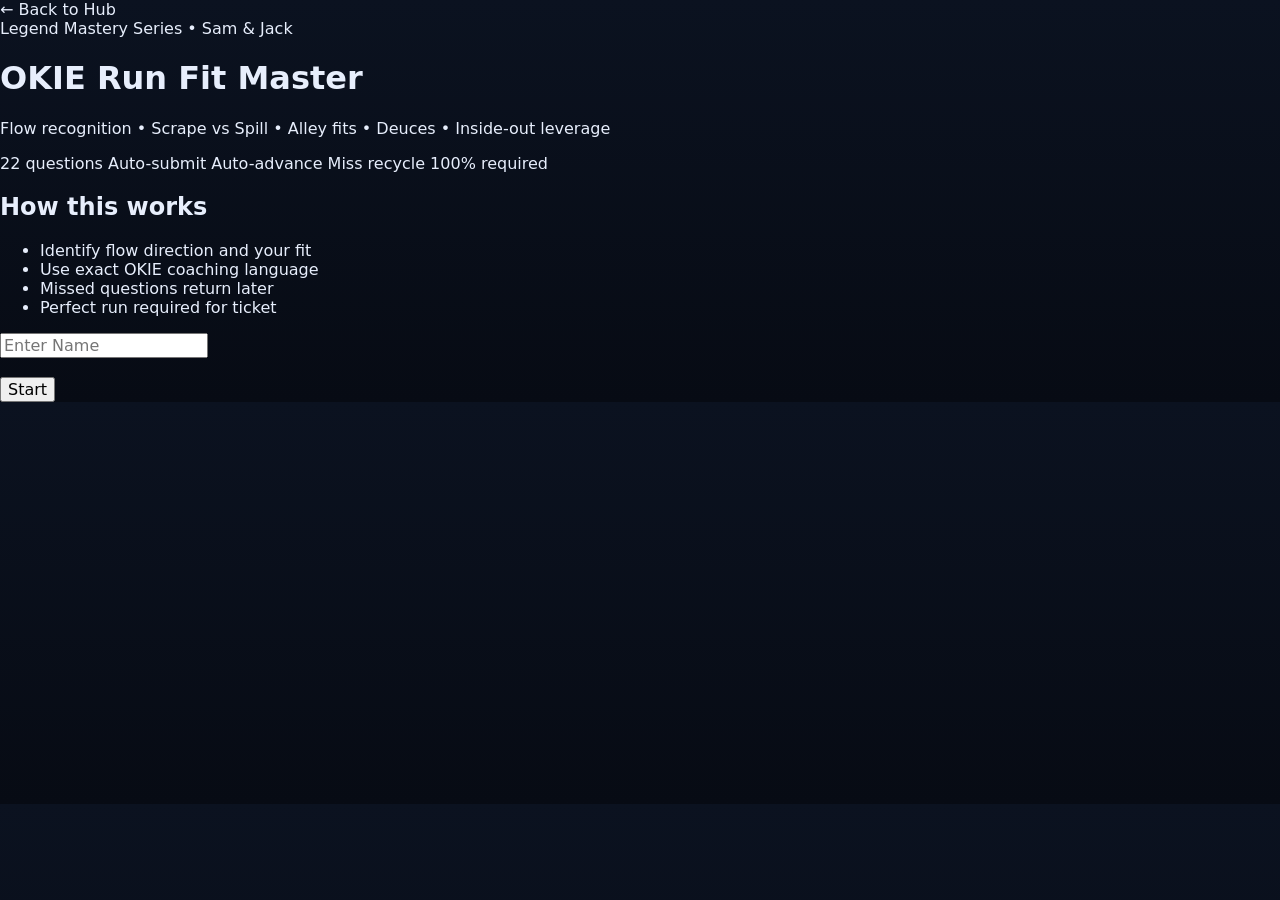
==== games/okie-run-fit-master.html @ 7621d76b "Create okie-run-fit-master.html" ====
<!doctype html>
<html lang="en">
<head>
<meta charset="utf-8"/>
<meta name="viewport" content="width=device-width,initial-scale=1"/>
<title>OKIE Run Fit Master</title>
<link rel="stylesheet" href="../styles.css"/>
</head>

<body>

<div class="wrap">

<a class="back-link" href="../index.html">← Back to Hub</a>

<header class="hero">
<div class="kicker">Legend Mastery Series • Sam & Jack</div>
<h1>OKIE Run Fit Master</h1>
<p class="sub">
Flow recognition • Scrape vs Spill • Alley fits • Deuces • Inside-out leverage
</p>

<div class="pills">
<span class="pill">22 questions</span>
<span class="pill">Auto-submit</span>
<span class="pill">Auto-advance</span>
<span class="pill">Miss recycle</span>
<span class="pill">100% required</span>
</div>
</header>

<section class="panel">

<div class="panel-body">

<div id="startScreen">
<h2>How this works</h2>

<ul>
<li>Identify flow direction and your fit</li>
<li>Use exact OKIE coaching language</li>
<li>Missed questions return later</li>
<li>Perfect run required for ticket</li>
</ul>

<input id="nameInput" placeholder="Enter Name"/>
<br><br>
<button onclick="startGame()">Start</button>
</div>

<div id="gameScreen" style="display:none">
<div id="hud"></div>
<h2 id="question"></h2>
<p id="scenario"></p>
<div id="answers"></div>
<p id="feedback"></p>
</div>

<div id="endScreen" style="display:none"></div>

</div>
</section>
</div>

<script>

const TOTAL_QUESTIONS = 22;

let questions = [
{q:"Flow to you off the ball, what is your fit?",s:"Run is coming toward your side from depth.",a:["Box and force inside","Wrong arm and spill","Run the alley now","Chase the puller"],c:0},

{q:"Flow to you on the LOS, what is your fit?",s:"Kick-out is coming directly at you.",a:["Wrong arm and close gap","Box and widen edge","Sit and read","Run around block"],c:0},

{q:"Flow away, what is your job?",s:"Ball is moving opposite your alignment.",a:["Slow shuffle and stay square","Sprint over top fast","Turn and run immediately","Collapse inside fast"],c:0},

{q:"Why slow shuffle on flow away?",s:"You are backside support.",a:["Maintain leverage and cutback","Get to ball faster","Avoid contact","Beat the puller"],c:0},

{q:"What is scrape LB job vs power?",s:"Edge player boxes the ball.",a:["Fit inside-out off edge","Run outside edge","Take first gap seen","Chase QB"],c:0},

{q:"What happens if edge widens?",s:"Edge player gives ground.",a:["Scrape window gets bigger","Scrape gets easier","Ball cuts inside quicker","Nothing changes"],c:0},

{q:"Deuces call means what?",s:"Two WR side with coverage adjustment.",a:["Two-over-two with support","Always man coverage","Always zone drop","Blitz adjustment"],c:0},

{q:"Alley player job?",s:"Ball breaks outside the box.",a:["Fit inside-out on runner","Force ball wider","Wait for safety","Attack QB"],c:0},

{q:"Inside-out leverage means?",s:"You are pursuing the ball.",a:["Stay inside hip of runner","Attack outside shoulder","Go head across always","Run behind play"],c:0},

{q:"Biggest backside mistake?",s:"Flow is away from you.",a:["Overpursuing and losing cutback","Not moving at all","Reading too fast","Wrong arm late"],c:0},

{q:"Scrape vs spill relationship?",s:"Edge player wrong-arms.",a:["LB scrapes over top","LB fills same gap","LB drops into coverage","LB blitzes outside"],c:0},

{q:"Flow to Sam off ball?",s:"Sam sees run to his side.",a:["Box the ball","Wrong arm","Run alley early","Collapse inside"],c:0},

{q:"Flow to Jack off ball?",s:"Jack is edge support.",a:["Box and hold edge","Wrong arm","Run inside gap","Chase puller"],c:0},

{q:"What destroys fit integrity?",s:"Players abandon assignment.",a:["Gap chasing","Reading keys","Staying square","Slow shuffle"],c:0},

{q:"If QB keeps on read away?",s:"You are backside player.",a:["Maintain leverage on QB","Chase RB","Collapse inside","Freeze"],c:0},

{q:"Why not chase give?",s:"Backside read situation.",a:["Lose QB responsibility","Too slow to catch RB","Edge gets wider","Creates alley"],c:0},

{q:"Power strong main goal?",s:"Play comes to strength.",a:["Win edge and control fit","Spill everything always","Run through gaps","Chase QB"],c:0},

{q:"Power weak goal?",s:"Play away from strength.",a:["Maintain backside integrity","Run to ball fast","Attack frontside gap","Blitz"],c:0},

{q:"What is fit first priority?",s:"Ball is snapped.",a:["Assignment over playmaking","Make tackle first","Beat blocker fast","Attack QB"],c:0},

{q:"What happens if two players fill same gap?",s:"Poor communication.",a:["Gap is lost elsewhere","Play is stopped","Edge gets stronger","Ball reverses"],c:0},

{q:"Scrape window depends on?",s:"Edge player technique.",a:["Tight edge control","LB speed","Safety depth","DL penetration"],c:0},

{q:"Best coaching summary?",s:"Explaining run fits to players.",a:["Do your job and trust fits","Make plays aggressively","Attack first movement","Always chase ball"],c:0}
];

let index=0, correct=0, wrong=0, missed=[];

function startGame(){
let name=document.getElementById("nameInput").value;
if(!name){alert("Enter name");return;}

document.getElementById("startScreen").style.display="none";
document.getElementById("gameScreen").style.display="block";

render();
}

function render(){
if(index>=questions.length){
if(missed.length){
questions=questions.concat(missed);
missed=[];
}else{
endGame();
return;
}
}

let q=questions[index];
document.getElementById("question").innerText=q.q;
document.getElementById("scenario").innerText=q.s;

let ansDiv=document.getElementById("answers");
ansDiv.innerHTML="";

q.a.forEach((choice,i)=>{
let btn=document.createElement("button");
btn.innerText=choice;
btn.onclick=()=>answer(i);
ansDiv.appendChild(btn);
});
}

function answer(i){
let q=questions[index];

if(i===q.c){
correct++;
}else{
wrong++;
missed.push(q);
}

index++;
render();
}

function endGame(){
document.getElementById("gameScreen").style.display="none";
document.getElementById("endScreen").style.display="block";

let perfect = wrong===0;

document.getElementById("endScreen").innerHTML = perfect
? "<h2>Perfect Run — Ticket Earned</h2>"
: "<h2>Run Complete — Restart Required</h2>";
}

</script>

</body>
</html>
---- styles.css ----
:root{
  --bg:#0b1220;
  --bg2:#070b14;
  --panel:#111a2f;
  --panel2:#0f1730;
  --card:#111a2e;
  --text:#e7eefc;
  --muted:#a8b4cf;
  --line:rgba(255,255,255,.12);
  --accent:#7aa2ff;
  --accent2:#9cc0ff;
  --good:#2bd576;
  --bad:#ff5c7a;
  --warn:#ffd166;
  --chip:rgba(122,162,255,.14);
  --chipLine:rgba(122,162,255,.28);
  --shadow:0 18px 55px rgba(0,0,0,.40);
  --radius:18px;
}

*{box-sizing:border-box}

html,body{
  margin:0;
  padding:0;
  background:linear-gradient(180deg,var(--bg),var(--bg2));
  color:var(--text);
  font-family:system-ui,-apple-system,Segoe UI,Roboto,Arial,sans-serif;
}

a{
  color:inherit;
  text-decoration:none;
}

button,input,select{
  font:inherit;
}

.hub-wrap{
  width:min(1240px,94vw);
  margin:24px auto 40px;
}

.hub-hero{
  display:grid;
  grid-template-columns:1.2fr .8fr;
  gap:20px;
  margin-bottom:26px;
}

.hero-copy,
.hero-panel{
  background:linear-gradient(180deg,var(--panel),var(--panel2));
  border:1px solid var(--line);
  border-radius:24px;
  box-shadow:var(--shadow);
}

.hero-copy{
  padding:28px 28px 24px;
}

.hero-kicker{
  display:inline-block;
  margin-bottom:10px;
  padding:7px 10px;
  border-radius:999px;
  border:1px solid var(--chipLine);
  background:var(--chip);
  color:#d9e6ff;
  font-size:.82rem;
  font-weight:800;
  text-transform:uppercase;
  letter-spacing:.08em;
}

.hero-copy h1{
  margin:0 0 10px 0;
  font-size:clamp(1.9rem,3.4vw,3rem);
  line-height:1.05;
}

.hero-sub{
  margin:0;
  color:var(--muted);
  font-size:1rem;
  line-height:1.55;
  max-width:70ch;
}

.hero-panel{
  padding:22px;
  display:grid;
  grid-template-columns:1fr;
  gap:14px;
  align-content:start;
}

.hero-stat{
  border:1px solid var(--line);
  border-radius:18px;
  padding:16px 16px 14px;
  background:rgba(255,255,255,.03);
}

.hero-stat-label{
  color:var(--muted);
  font-size:.8rem;
  text-transform:uppercase;
  letter-spacing:.08em;
  margin-bottom:8px;
}

.hero-stat-value{
  font-weight:900;
  font-size:1.12rem;
  line-height:1.2;
}

.section-block{
  margin-top:8px;
}

.section-title-row{
  display:flex;
  align-items:end;
  justify-content:space-between;
  gap:12px;
  margin-bottom:14px;
  flex-wrap:wrap;
}

.section-title-row h2{
  margin:0;
  font-size:1.35rem;
}

.section-note{
  color:var(--muted);
  font-size:.95rem;
}

.cards-grid{
  display:grid;
  grid-template-columns:repeat(2,minmax(320px,1fr));
  gap:18px;
}

.game-card{
  background:linear-gradient(180deg,var(--panel),var(--panel2));
  border:1px solid var(--line);
  border-radius:22px;
  box-shadow:var(--shadow);
  padding:18px;
  display:grid;
  gap:14px;
  transition:transform .12s ease,border-color .18s ease,box-shadow .18s ease;
}

.game-card:hover{
  transform:translateY(-2px);
  border-color:rgba(122,162,255,.35);
}

.game-card.mastered{
  border-color:rgba(43,213,118,.45);
  box-shadow:0 18px 55px rgba(0,0,0,.40), 0 0 0 1px rgba(43,213,118,.12) inset;
}

.game-card.in-progress{
  border-color:rgba(255,209,102,.35);
}

.game-card.locked{
  opacity:.83;
}

.card-top{
  display:flex;
  align-items:start;
  justify-content:space-between;
  gap:12px;
}

.card-kicker{
  color:var(--muted);
  font-size:.8rem;
  text-transform:uppercase;
  letter-spacing:.08em;
  margin-bottom:6px;
}

.game-card h3{
  margin:0;
  font-size:1.24rem;
  line-height:1.15;
}

.badge{
  display:inline-flex;
  align-items:center;
  justify-content:center;
  padding:8px 11px;
  border-radius:999px;
  font-size:.78rem;
  font-weight:900;
  letter-spacing:.08em;
  text-transform:uppercase;
  white-space:nowrap;
}

.live-badge{
  background:rgba(43,213,118,.18);
  border:1px solid rgba(43,213,118,.45);
  color:#d6ffea;
}

.locked-badge{
  background:rgba(255,255,255,.08);
  border:1px solid rgba(255,255,255,.16);
  color:#dce7ff;
}

.card-desc{
  margin:0;
  color:var(--muted);
  line-height:1.5;
  font-size:.96rem;
}

.mini-grid{
  display:grid;
  grid-template-columns:repeat(2,minmax(130px,1fr));
  gap:10px;
}

.mini-stat{
  border:1px solid var(--line);
  border-radius:16px;
  padding:12px;
  background:rgba(255,255,255,.03);
}

.mini-label{
  color:var(--muted);
  font-size:.76rem;
  text-transform:uppercase;
  letter-spacing:.08em;
  margin-bottom:7px;
}

.mini-value{
  font-weight:800;
  line-height:1.3;
  word-break:break-word;
}

.tag-row{
  display:flex;
  flex-wrap:wrap;
  gap:8px;
}

.tag{
  padding:7px 10px;
  border-radius:999px;
  border:1px solid var(--chipLine);
  background:var(--chip);
  color:#d8e5ff;
  font-size:.8rem;
  font-weight:700;
}

.card-actions{
  display:flex;
  gap:10px;
  flex-wrap:wrap;
  margin-top:2px;
}

.card-btn{
  display:inline-flex;
  align-items:center;
  justify-content:center;
  min-height:44px;
  padding:11px 14px;
  border-radius:12px;
  border:1px solid var(--line);
  font-weight:800;
  cursor:pointer;
  transition:transform .1s ease,opacity .2s ease,border-color .2s ease;
}

.card-btn:hover{
  transform:translateY(-1px);
}

.card-btn:disabled{
  cursor:not-allowed;
  opacity:.6;
  transform:none;
}

.card-btn.primary{
  background:linear-gradient(180deg,rgba(122,162,255,.22),rgba(122,162,255,.09));
  border-color:rgba(122,162,255,.46);
  color:#eef4ff;
}

.card-btn.ghost{
  background:rgba(255,255,255,.04);
  color:var(--text);
}

@media (max-width: 980px){
  .hub-hero{
    grid-template-columns:1fr;
  }
}

@media (max-width: 760px){
  .cards-grid{
    grid-template-columns:1fr;
  }

  .mini-grid{
    grid-template-columns:1fr;
  }

  .hub-wrap{
    width:min(96vw,1240px);
  }
}
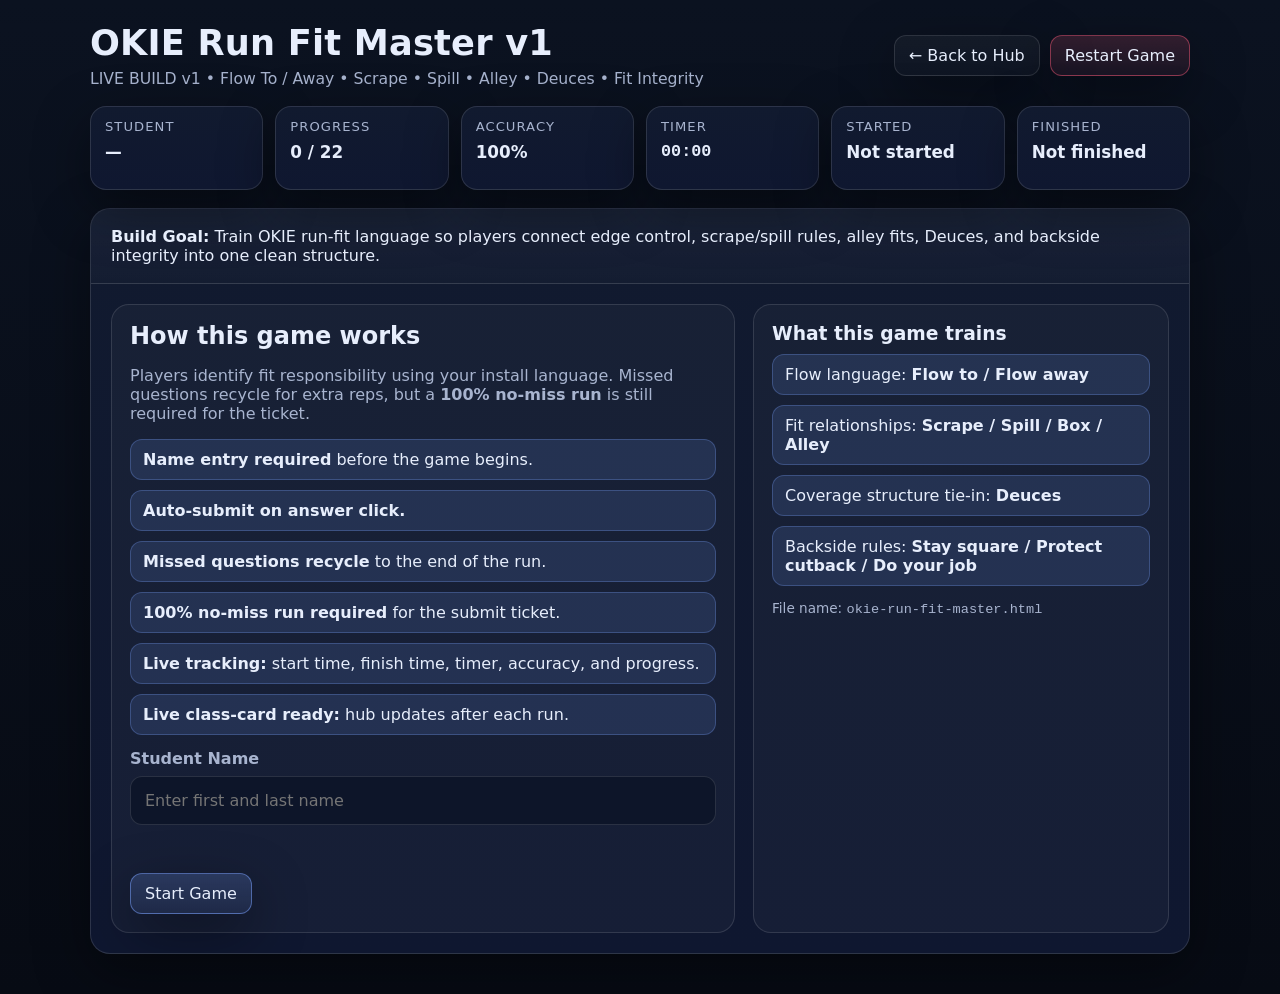
==== commit 878afcbe: "Update okie-run-fit-master.html" ====
--- a/games/okie-run-fit-master.html
+++ b/games/okie-run-fit-master.html
@@ -1,181 +1,869 @@
 <!doctype html>
 <html lang="en">
 <head>
-<meta charset="utf-8"/>
-<meta name="viewport" content="width=device-width,initial-scale=1"/>
-<title>OKIE Run Fit Master</title>
-<link rel="stylesheet" href="../styles.css"/>
+  <meta charset="utf-8" />
+  <meta name="viewport" content="width=device-width,initial-scale=1" />
+  <title>OKIE Run Fit Master</title>
+  <link rel="stylesheet" href="../styles.css" />
+
+  <style>
+    :root{
+      --bg:#0b1220;
+      --panel:#111a2f;
+      --panel2:#0f1730;
+      --text:#e7eefc;
+      --muted:#a8b4cf;
+      --line:rgba(255,255,255,.12);
+      --good:#2bd576;
+      --bad:#ff5c7a;
+      --warn:#ffd166;
+      --accent:#7aa2ff;
+      --chip:rgba(122,162,255,.14);
+      --chipLine:rgba(122,162,255,.28);
+      --shadow:0 18px 55px rgba(0,0,0,.40);
+      --mono: ui-monospace, SFMono-Regular, Menlo, Monaco, Consolas, "Liberation Mono", "Courier New", monospace;
+    }
+
+    *{box-sizing:border-box}
+    html,body{margin:0;padding:0;background:linear-gradient(180deg,#0b1220,#070b14);color:var(--text);font-family:system-ui,-apple-system,Segoe UI,Roboto,Arial,sans-serif}
+    button,input{font:inherit}
+
+    .wrap{width:min(1100px,92vw);margin:24px auto 40px}
+    .topbar{display:flex;align-items:center;justify-content:space-between;gap:14px;margin-bottom:18px;flex-wrap:wrap}
+    .titleblock h1{margin:0;font-size:clamp(1.4rem,2.8vw,2.2rem);line-height:1.1;letter-spacing:.2px}
+    .titleblock .sub{margin-top:6px;color:var(--muted);font-size:.98rem}
+    .actions{display:flex;gap:10px;flex-wrap:wrap}
+
+    .btn{
+      border:1px solid var(--line);
+      background:linear-gradient(180deg,rgba(255,255,255,.04),rgba(255,255,255,.02));
+      color:var(--text);
+      padding:10px 14px;
+      border-radius:12px;
+      cursor:pointer;
+      box-shadow:var(--shadow);
+      transition:transform .08s ease,opacity .2s ease,border-color .2s ease;
+    }
+    .btn:hover{transform:translateY(-1px)}
+    .btn:disabled{opacity:.45;cursor:not-allowed;transform:none}
+    .btn.primary{border-color:rgba(122,162,255,.5);background:linear-gradient(180deg,rgba(122,162,255,.20),rgba(122,162,255,.09))}
+    .btn.good{border-color:rgba(43,213,118,.45);background:linear-gradient(180deg,rgba(43,213,118,.16),rgba(43,213,118,.06))}
+    .btn.bad{border-color:rgba(255,92,122,.45);background:linear-gradient(180deg,rgba(255,92,122,.16),rgba(255,92,122,.06))}
+
+    .hud{
+      display:grid;
+      grid-template-columns:repeat(6,minmax(120px,1fr));
+      gap:12px;
+      margin-bottom:18px;
+    }
+
+    .hudcard{
+      background:linear-gradient(180deg,var(--panel),var(--panel2));
+      border:1px solid var(--line);
+      border-radius:16px;
+      padding:12px 14px;
+      box-shadow:var(--shadow);
+      min-height:84px;
+    }
+
+    .hudlabel{
+      color:var(--muted);
+      font-size:.82rem;
+      text-transform:uppercase;
+      letter-spacing:.08em;
+      margin-bottom:8px;
+    }
+
+    .hudvalue{
+      font-weight:800;
+      font-size:1.05rem;
+      line-height:1.2;
+      word-break:break-word;
+    }
+
+    .panel{
+      background:linear-gradient(180deg,var(--panel),var(--panel2));
+      border:1px solid var(--line);
+      border-radius:20px;
+      box-shadow:var(--shadow);
+      overflow:hidden;
+    }
+
+    .panelhead{
+      padding:18px 20px;
+      border-bottom:1px solid var(--line);
+      background:linear-gradient(180deg,rgba(255,255,255,.04),rgba(255,255,255,.01));
+    }
+
+    .panelbody{padding:20px}
+    .screen{display:none}
+    .screen.active{display:block}
+
+    .startgrid{
+      display:grid;
+      grid-template-columns:1.2fr .8fr;
+      gap:18px;
+    }
+
+    .card{
+      background:rgba(255,255,255,.03);
+      border:1px solid var(--line);
+      border-radius:18px;
+      padding:18px;
+    }
+
+    .card h2,.card h3{margin:0 0 10px 0;line-height:1.15}
+    .muted{color:var(--muted)}
+    .tiny{font-size:.85rem}
+    .mono{font-family:var(--mono)}
+
+    .rules{
+      display:grid;
+      gap:10px;
+      margin-top:10px;
+    }
+
+    .rule{
+      padding:10px 12px;
+      border:1px solid var(--chipLine);
+      background:var(--chip);
+      border-radius:12px;
+    }
+
+    .field{
+      display:grid;
+      gap:8px;
+      margin-top:14px;
+    }
+
+    .field label{
+      font-weight:700;
+      color:var(--muted);
+    }
+
+    .field input{
+      width:100%;
+      padding:14px 14px;
+      border-radius:12px;
+      border:1px solid var(--line);
+      background:#0d1529;
+      color:var(--text);
+      outline:none;
+    }
+    .field input:focus{border-color:var(--accent)}
+
+    .statusline{
+      margin-top:12px;
+      min-height:22px;
+      color:var(--warn);
+      font-weight:700;
+    }
+
+    .qmeta{
+      display:flex;
+      flex-wrap:wrap;
+      gap:10px;
+      margin-bottom:16px;
+    }
+
+    .chip{
+      padding:8px 10px;
+      border-radius:999px;
+      border:1px solid var(--chipLine);
+      background:var(--chip);
+      color:#d9e6ff;
+      font-size:.88rem;
+      font-weight:700;
+    }
+
+    .prompt{
+      font-size:1.2rem;
+      font-weight:800;
+      line-height:1.35;
+      margin:0 0 14px 0;
+    }
+
+    .scenario{
+      border:1px solid var(--line);
+      background:rgba(255,255,255,.03);
+      border-radius:16px;
+      padding:16px;
+      margin-bottom:16px;
+    }
+
+    .scenario p{
+      margin:0 0 10px 0;
+      line-height:1.5;
+    }
+
+    .answers{
+      display:grid;
+      gap:12px;
+      margin-top:14px;
+    }
+
+    .choice{
+      text-align:left;
+      width:100%;
+      padding:14px 15px;
+      border-radius:14px;
+      border:1px solid var(--line);
+      background:rgba(255,255,255,.03);
+      color:var(--text);
+      cursor:pointer;
+      transition:transform .08s ease,border-color .15s ease,background .15s ease;
+      line-height:1.35;
+      font-weight:700;
+    }
+    .choice:hover{transform:translateY(-1px);border-color:rgba(122,162,255,.45)}
+    .choice.correct{border-color:rgba(43,213,118,.55);background:rgba(43,213,118,.12)}
+    .choice.wrong{border-color:rgba(255,92,122,.55);background:rgba(255,92,122,.12)}
+    .choice.locked{cursor:default}
+
+    .feedback{
+      margin-top:16px;
+      min-height:78px;
+      border-radius:14px;
+      padding:14px 15px;
+      border:1px solid var(--line);
+      background:rgba(255,255,255,.03);
+    }
+    .feedback.good{border-color:rgba(43,213,118,.4);background:rgba(43,213,118,.10)}
+    .feedback.bad{border-color:rgba(255,92,122,.4);background:rgba(255,92,122,.10)}
+    .feedback .headline{font-weight:900;margin-bottom:8px}
+
+    .ticket{display:grid;gap:14px}
+    .ticketbox{
+      border:1px solid rgba(43,213,118,.35);
+      background:linear-gradient(180deg,rgba(43,213,118,.12),rgba(43,213,118,.05));
+      border-radius:18px;
+      padding:18px;
+    }
+    .ticketfail{
+      border:1px solid rgba(255,92,122,.35);
+      background:linear-gradient(180deg,rgba(255,92,122,.12),rgba(255,92,122,.05));
+      border-radius:18px;
+      padding:18px;
+    }
+
+    .ticketgrid{
+      display:grid;
+      grid-template-columns:repeat(2,minmax(220px,1fr));
+      gap:12px;
+      margin-top:12px;
+    }
+
+    .ticketitem{
+      border:1px solid var(--line);
+      border-radius:14px;
+      padding:12px;
+      background:rgba(255,255,255,.04);
+    }
+
+    .ticketitem .label{
+      color:var(--muted);
+      font-size:.82rem;
+      text-transform:uppercase;
+      letter-spacing:.08em;
+      margin-bottom:6px;
+    }
+
+    .ticketitem .value{
+      font-weight:800;
+      line-height:1.35;
+      word-break:break-word;
+    }
+
+    .footerbtns{
+      display:flex;
+      gap:10px;
+      flex-wrap:wrap;
+      margin-top:14px;
+    }
+
+    .passbadge,.failbadge{
+      display:inline-block;
+      padding:8px 12px;
+      border-radius:999px;
+      font-weight:900;
+      letter-spacing:.04em;
+      text-transform:uppercase;
+      margin-bottom:12px;
+    }
+
+    .passbadge{
+      background:rgba(43,213,118,.18);
+      border:1px solid rgba(43,213,118,.45);
+      color:#c8ffe0;
+    }
+
+    .failbadge{
+      background:rgba(255,92,122,.18);
+      border:1px solid rgba(255,92,122,.45);
+      color:#ffd4dc;
+    }
+
+    @media (max-width:900px){
+      .startgrid{grid-template-columns:1fr}
+    }
+
+    @media (max-width:860px){
+      .hud{grid-template-columns:repeat(2,minmax(120px,1fr))}
+      .ticketgrid{grid-template-columns:1fr}
+    }
+  </style>
 </head>
-
 <body>
-
-<div class="wrap">
-
-<a class="back-link" href="../index.html">← Back to Hub</a>
-
-<header class="hero">
-<div class="kicker">Legend Mastery Series • Sam & Jack</div>
-<h1>OKIE Run Fit Master</h1>
-<p class="sub">
-Flow recognition • Scrape vs Spill • Alley fits • Deuces • Inside-out leverage
-</p>
-
-<div class="pills">
-<span class="pill">22 questions</span>
-<span class="pill">Auto-submit</span>
-<span class="pill">Auto-advance</span>
-<span class="pill">Miss recycle</span>
-<span class="pill">100% required</span>
-</div>
-</header>
-
-<section class="panel">
-
-<div class="panel-body">
-
-<div id="startScreen">
-<h2>How this works</h2>
-
-<ul>
-<li>Identify flow direction and your fit</li>
-<li>Use exact OKIE coaching language</li>
-<li>Missed questions return later</li>
-<li>Perfect run required for ticket</li>
-</ul>
-
-<input id="nameInput" placeholder="Enter Name"/>
-<br><br>
-<button onclick="startGame()">Start</button>
-</div>
-
-<div id="gameScreen" style="display:none">
-<div id="hud"></div>
-<h2 id="question"></h2>
-<p id="scenario"></p>
-<div id="answers"></div>
-<p id="feedback"></p>
-</div>
-
-<div id="endScreen" style="display:none"></div>
-
-</div>
-</section>
-</div>
-
-<script>
-
-const TOTAL_QUESTIONS = 22;
-
-let questions = [
-{q:"Flow to you off the ball, what is your fit?",s:"Run is coming toward your side from depth.",a:["Box and force inside","Wrong arm and spill","Run the alley now","Chase the puller"],c:0},
-
-{q:"Flow to you on the LOS, what is your fit?",s:"Kick-out is coming directly at you.",a:["Wrong arm and close gap","Box and widen edge","Sit and read","Run around block"],c:0},
-
-{q:"Flow away, what is your job?",s:"Ball is moving opposite your alignment.",a:["Slow shuffle and stay square","Sprint over top fast","Turn and run immediately","Collapse inside fast"],c:0},
-
-{q:"Why slow shuffle on flow away?",s:"You are backside support.",a:["Maintain leverage and cutback","Get to ball faster","Avoid contact","Beat the puller"],c:0},
-
-{q:"What is scrape LB job vs power?",s:"Edge player boxes the ball.",a:["Fit inside-out off edge","Run outside edge","Take first gap seen","Chase QB"],c:0},
-
-{q:"What happens if edge widens?",s:"Edge player gives ground.",a:["Scrape window gets bigger","Scrape gets easier","Ball cuts inside quicker","Nothing changes"],c:0},
-
-{q:"Deuces call means what?",s:"Two WR side with coverage adjustment.",a:["Two-over-two with support","Always man coverage","Always zone drop","Blitz adjustment"],c:0},
-
-{q:"Alley player job?",s:"Ball breaks outside the box.",a:["Fit inside-out on runner","Force ball wider","Wait for safety","Attack QB"],c:0},
-
-{q:"Inside-out leverage means?",s:"You are pursuing the ball.",a:["Stay inside hip of runner","Attack outside shoulder","Go head across always","Run behind play"],c:0},
-
-{q:"Biggest backside mistake?",s:"Flow is away from you.",a:["Overpursuing and losing cutback","Not moving at all","Reading too fast","Wrong arm late"],c:0},
-
-{q:"Scrape vs spill relationship?",s:"Edge player wrong-arms.",a:["LB scrapes over top","LB fills same gap","LB drops into coverage","LB blitzes outside"],c:0},
-
-{q:"Flow to Sam off ball?",s:"Sam sees run to his side.",a:["Box the ball","Wrong arm","Run alley early","Collapse inside"],c:0},
-
-{q:"Flow to Jack off ball?",s:"Jack is edge support.",a:["Box and hold edge","Wrong arm","Run inside gap","Chase puller"],c:0},
-
-{q:"What destroys fit integrity?",s:"Players abandon assignment.",a:["Gap chasing","Reading keys","Staying square","Slow shuffle"],c:0},
-
-{q:"If QB keeps on read away?",s:"You are backside player.",a:["Maintain leverage on QB","Chase RB","Collapse inside","Freeze"],c:0},
-
-{q:"Why not chase give?",s:"Backside read situation.",a:["Lose QB responsibility","Too slow to catch RB","Edge gets wider","Creates alley"],c:0},
-
-{q:"Power strong main goal?",s:"Play comes to strength.",a:["Win edge and control fit","Spill everything always","Run through gaps","Chase QB"],c:0},
-
-{q:"Power weak goal?",s:"Play away from strength.",a:["Maintain backside integrity","Run to ball fast","Attack frontside gap","Blitz"],c:0},
-
-{q:"What is fit first priority?",s:"Ball is snapped.",a:["Assignment over playmaking","Make tackle first","Beat blocker fast","Attack QB"],c:0},
-
-{q:"What happens if two players fill same gap?",s:"Poor communication.",a:["Gap is lost elsewhere","Play is stopped","Edge gets stronger","Ball reverses"],c:0},
-
-{q:"Scrape window depends on?",s:"Edge player technique.",a:["Tight edge control","LB speed","Safety depth","DL penetration"],c:0},
-
-{q:"Best coaching summary?",s:"Explaining run fits to players.",a:["Do your job and trust fits","Make plays aggressively","Attack first movement","Always chase ball"],c:0}
-];
-
-let index=0, correct=0, wrong=0, missed=[];
-
-function startGame(){
-let name=document.getElementById("nameInput").value;
-if(!name){alert("Enter name");return;}
-
-document.getElementById("startScreen").style.display="none";
-document.getElementById("gameScreen").style.display="block";
-
-render();
-}
-
-function render(){
-if(index>=questions.length){
-if(missed.length){
-questions=questions.concat(missed);
-missed=[];
-}else{
-endGame();
-return;
-}
-}
-
-let q=questions[index];
-document.getElementById("question").innerText=q.q;
-document.getElementById("scenario").innerText=q.s;
-
-let ansDiv=document.getElementById("answers");
-ansDiv.innerHTML="";
-
-q.a.forEach((choice,i)=>{
-let btn=document.createElement("button");
-btn.innerText=choice;
-btn.onclick=()=>answer(i);
-ansDiv.appendChild(btn);
-});
-}
-
-function answer(i){
-let q=questions[index];
-
-if(i===q.c){
-correct++;
-}else{
-wrong++;
-missed.push(q);
-}
-
-index++;
-render();
-}
-
-function endGame(){
-document.getElementById("gameScreen").style.display="none";
-document.getElementById("endScreen").style.display="block";
-
-let perfect = wrong===0;
-
-document.getElementById("endScreen").innerHTML = perfect
-? "<h2>Perfect Run — Ticket Earned</h2>"
-: "<h2>Run Complete — Restart Required</h2>";
-}
-
-</script>
-
+  <div class="wrap">
+    <div class="topbar">
+      <div class="titleblock">
+        <h1>OKIE Run Fit Master v1</h1>
+        <div class="sub">LIVE BUILD v1 • Flow To / Away • Scrape • Spill • Alley • Deuces • Fit Integrity</div>
+      </div>
+      <div class="actions">
+        <button class="btn" id="backBtn" type="button">← Back to Hub</button>
+        <button class="btn bad" id="restartTopBtn" type="button">Restart Game</button>
+      </div>
+    </div>
+
+    <div class="hud">
+      <div class="hudcard">
+        <div class="hudlabel">Student</div>
+        <div class="hudvalue" id="hudStudent">—</div>
+      </div>
+      <div class="hudcard">
+        <div class="hudlabel">Progress</div>
+        <div class="hudvalue" id="hudProgress">0 / 22</div>
+      </div>
+      <div class="hudcard">
+        <div class="hudlabel">Accuracy</div>
+        <div class="hudvalue" id="hudAccuracy">100%</div>
+      </div>
+      <div class="hudcard">
+        <div class="hudlabel">Timer</div>
+        <div class="hudvalue mono" id="hudTimer">00:00</div>
+      </div>
+      <div class="hudcard">
+        <div class="hudlabel">Started</div>
+        <div class="hudvalue" id="hudStarted">Not started</div>
+      </div>
+      <div class="hudcard">
+        <div class="hudlabel">Finished</div>
+        <div class="hudvalue" id="hudFinished">Not finished</div>
+      </div>
+    </div>
+
+    <div class="panel">
+      <div class="panelhead">
+        <strong>Build Goal:</strong> Train OKIE run-fit language so players connect edge control, scrape/spill rules, alley fits, Deuces, and backside integrity into one clean structure.
+      </div>
+      <div class="panelbody">
+        <section class="screen active" id="startScreen">
+          <div class="startgrid">
+            <div class="card">
+              <h2>How this game works</h2>
+              <p class="muted">Players identify fit responsibility using your install language. Missed questions recycle for extra reps, but a <strong>100% no-miss run</strong> is still required for the ticket.</p>
+
+              <div class="rules">
+                <div class="rule"><strong>Name entry required</strong> before the game begins.</div>
+                <div class="rule"><strong>Auto-submit on answer click.</strong></div>
+                <div class="rule"><strong>Missed questions recycle</strong> to the end of the run.</div>
+                <div class="rule"><strong>100% no-miss run required</strong> for the submit ticket.</div>
+                <div class="rule"><strong>Live tracking:</strong> start time, finish time, timer, accuracy, and progress.</div>
+                <div class="rule"><strong>Live class-card ready:</strong> hub updates after each run.</div>
+              </div>
+
+              <div class="field">
+                <label for="studentName">Student Name</label>
+                <input id="studentName" type="text" maxlength="40" placeholder="Enter first and last name" autocomplete="name" />
+              </div>
+
+              <div class="statusline" id="startMsg"></div>
+
+              <div class="footerbtns">
+                <button class="btn primary" id="startBtn" type="button">Start Game</button>
+              </div>
+            </div>
+
+            <div class="card">
+              <h3>What this game trains</h3>
+              <div class="rules">
+                <div class="rule">Flow language: <strong>Flow to / Flow away</strong></div>
+                <div class="rule">Fit relationships: <strong>Scrape / Spill / Box / Alley</strong></div>
+                <div class="rule">Coverage structure tie-in: <strong>Deuces</strong></div>
+                <div class="rule">Backside rules: <strong>Stay square / Protect cutback / Do your job</strong></div>
+              </div>
+              <p class="tiny muted" style="margin-top:14px;">
+                File name:
+                <span class="mono">okie-run-fit-master.html</span>
+              </p>
+            </div>
+          </div>
+        </section>
+
+        <section class="screen" id="gameScreen">
+          <div class="qmeta">
+            <div class="chip" id="questionTypeChip">Question Type</div>
+            <div class="chip" id="questionCategoryChip">Category</div>
+            <div class="chip" id="noMissChip">No-Miss Run Alive</div>
+          </div>
+
+          <div class="scenario">
+            <p class="prompt" id="promptText">Prompt goes here</p>
+            <p id="scenarioText"></p>
+          </div>
+
+          <div class="answers" id="answersWrap"></div>
+
+          <div class="feedback" id="feedbackBox">
+            <div class="headline">Ready</div>
+            <div>Select the best answer.</div>
+          </div>
+        </section>
+
+        <section class="screen" id="endScreen">
+          <div class="ticket" id="ticketWrap"></div>
+        </section>
+      </div>
+    </div>
+  </div>
+
+  <script>
+    const GAME_TITLE = "OKIE Run Fit Master";
+    const TOTAL_QUESTIONS = 22;
+    const HUB_PATH = "../index.html";
+    const HUB_GAME_SLUG = "okie-run-fit-master";
+    const HUB_STORAGE_PREFIX = "sj_hub_game_";
+
+    function saveHubProgress(payload){
+      try{
+        const key = HUB_STORAGE_PREFIX + HUB_GAME_SLUG;
+        const existing = JSON.parse(localStorage.getItem(key) || "{}");
+        const merged = {
+          gameTitle: GAME_TITLE,
+          status: payload.status ?? existing.status ?? "Ready",
+          bestAccuracy: Math.max(
+            typeof existing.bestAccuracy === "number" ? existing.bestAccuracy : 0,
+            typeof payload.bestAccuracy === "number" ? payload.bestAccuracy : 0
+          ),
+          perfectRun: Boolean(existing.perfectRun || payload.perfectRun),
+          lastPlayed: payload.lastPlayed || new Date().toISOString(),
+          startedAt: payload.startedAt || existing.startedAt || null,
+          finishedAt: payload.finishedAt || existing.finishedAt || null,
+          studentName: payload.studentName || existing.studentName || ""
+        };
+        localStorage.setItem(key, JSON.stringify(merged));
+      }catch(e){
+        console.warn("Hub progress save failed.", e);
+      }
+    }
+
+    const questionBank = [
+      {type:"Reaction",category:"Flow To",prompt:"Flow to you off the ball, what is your fit?",scenario:"Run is coming toward your side from depth and you are the edge player off the ball.",choices:["Box and force inside","Wrong arm and spill","Run the alley now","Chase the puller"],correct:"Box and force inside",explain:"Off the ball with flow to you, your fit is box. Set the edge and force the ball back inside."},
+      {type:"Reaction",category:"Flow To",prompt:"Flow to you on the LOS, what is your fit?",scenario:"You are on the ball and the kick-out is entering your gap.",choices:["Wrong arm and close gap","Box and widen edge","Sit and read the ball","Run around and chase"],correct:"Wrong arm and close gap",explain:"On the LOS with flow to you, your spill rule is wrong arm and close the vacated gap."},
+      {type:"Reaction",category:"Flow Away",prompt:"Flow away, what is your job?",scenario:"Ball is moving away from your alignment and you are now backside support.",choices:["Slow shuffle and stay square","Sprint over top fast","Turn and run now","Collapse inside hard"],correct:"Slow shuffle and stay square",explain:"Flow away means stay square, slow shuffle, and protect cutback before committing."},
+      {type:"Concept",category:"Flow Away",prompt:"Why slow shuffle on flow away?",scenario:"You are the backside player and the offense wants you to lose leverage.",choices:["Maintain leverage and cutback","Get to ball faster","Avoid all contact","Beat the puller early"],correct:"Maintain leverage and cutback",explain:"The slow shuffle keeps you square and responsible for cutback or reverse."},
+      {type:"Reaction",category:"Scrape",prompt:"What is the scrape LB job versus power?",scenario:"The edge player has kept the ball tight and inside.",choices:["Fit inside-out off edge","Run outside the edge","Take first gap seen","Chase the quarterback"],correct:"Fit inside-out off edge",explain:"Scrape fits inside-out off the edge player's control of the ball."},
+      {type:"Concept",category:"Edge",prompt:"What happens if the edge widens?",scenario:"The edge player gives ground and the runner gets more space.",choices:["Scrape window gets bigger","Scrape gets easier","Ball cuts inside sooner","Nothing changes"],correct:"Scrape window gets bigger",explain:"A wider edge creates a larger scrape window and makes the fit harder for the linebacker."},
+      {type:"Recognition",category:"Deuces",prompt:"Deuces call most directly ties to what structure?",scenario:"You are teaching players what Deuces means in the support picture.",choices:["Two-over-two support side","Always man coverage","Always zone drop","Automatic blitz check"],correct:"Two-over-two support side",explain:"Deuces ties into the two-receiver support structure and the fit/cap picture around it."},
+      {type:"Reaction",category:"Alley",prompt:"What is the alley player's job?",scenario:"The ball breaks outside the box and support must fit cleanly.",choices:["Fit inside-out on runner","Force ball even wider","Wait for safety help","Attack the quarterback"],correct:"Fit inside-out on runner",explain:"The alley player fits inside-out and keeps leverage on the runner."},
+      {type:"Concept",category:"Leverage",prompt:"Inside-out leverage means what?",scenario:"You are pursuing the ball with help outside of you.",choices:["Stay inside hip of runner","Attack outside shoulder","Go head across always","Run behind the play"],correct:"Stay inside hip of runner",explain:"Inside-out leverage means staying on the inside hip and not losing outside help structure."},
+      {type:"Mistake ID",category:"Backside",prompt:"What is the biggest backside mistake?",scenario:"Flow is away and a player decides to run over the top too fast.",choices:["Overpursuing and losing cutback","Not moving at all","Reading too fast","Wrong arming late"],correct:"Overpursuing and losing cutback",explain:"The major backside mistake is overpursuit that gives up cutback or reverse."},
+      {type:"Concept",category:"Scrape vs Spill",prompt:"What is the relationship between scrape and spill?",scenario:"The edge player wrong-arms the kick-out and closes the gap.",choices:["LB scrapes over top","LB fills same gap","LB drops in coverage","LB blitzes outside"],correct:"LB scrapes over top",explain:"Spill by the edge player creates the scrape path for the linebacker over the top."},
+      {type:"Reaction",category:"Sam",prompt:"Flow to Sam off the ball, what is Sam?",scenario:"Sam sees run directly to his side from depth.",choices:["Box","Wrong arm","Run alley now","Collapse inside"],correct:"Box",explain:"Sam off the ball with flow to him is box."},
+      {type:"Reaction",category:"Jack",prompt:"Flow to Jack off the ball, what is Jack?",scenario:"Jack is the edge support player with run coming to him from depth.",choices:["Box and hold edge","Wrong arm inside","Run inside gap","Chase puller"],correct:"Box and hold edge",explain:"Jack off the ball still boxes and protects the edge."},
+      {type:"Concept",category:"Fit Integrity",prompt:"What destroys fit integrity fastest?",scenario:"Players stop trusting the structure and freelance.",choices:["Gap chasing","Reading keys","Staying square","Slow shuffle"],correct:"Gap chasing",explain:"Gap chasing breaks the structure and leaves another fit empty."},
+      {type:"Reaction",category:"Zone Read",prompt:"If QB keeps on read away, what must the backside player do?",scenario:"The give is gone and the quarterback now threatens opposite leverage.",choices:["Maintain leverage on QB","Chase the running back","Collapse inside now","Freeze at the mesh"],correct:"Maintain leverage on QB",explain:"The backside player must stay responsible for the quarterback and not lose leverage."},
+      {type:"Concept",category:"Zone Read",prompt:"Why should you not chase the give?",scenario:"A player wants to abandon read-side responsibility to tackle the back.",choices:["Lose QB responsibility","Too slow for the back","Edge gets wider","Creates the alley"],correct:"Lose QB responsibility",explain:"Chasing the give means abandoning the quarterback and your actual assignment."},
+      {type:"Concept",category:"Power Strong",prompt:"What is the main goal versus Power Strong?",scenario:"The play is going to strength and the edge is being tested.",choices:["Win edge and control fit","Spill everything always","Run through gaps fast","Chase quarterback"],correct:"Win edge and control fit",explain:"The main goal is to win the edge and preserve fit structure inside of it."},
+      {type:"Concept",category:"Power Weak",prompt:"What is the main goal versus Power Weak?",scenario:"The play is going away from the strength side and backside integrity matters.",choices:["Maintain backside integrity","Run to the ball fast","Attack frontside gap","Auto blitz weak"],correct:"Maintain backside integrity",explain:"Power Weak still demands discipline on the backside so the fit stays complete."},
+      {type:"Decision",category:"Coaching Point",prompt:"What is fit first priority after the snap?",scenario:"Players are tempted to go make a play outside the call.",choices:["Assignment over playmaking","Make tackle first","Beat blocker fast","Attack QB now"],correct:"Assignment over playmaking",explain:"The first priority is assignment integrity. Big plays come from doing your job correctly."},
+      {type:"Concept",category:"Gap Integrity",prompt:"What happens if two players fill the same gap?",scenario:"Poor communication causes two defenders to fit one window.",choices:["Gap is lost elsewhere","Play is stopped","Edge gets stronger","Ball reverses"],correct:"Gap is lost elsewhere",explain:"Two in one gap means another gap is now empty."},
+      {type:"Concept",category:"Scrape Window",prompt:"The scrape window depends most on what?",scenario:"The edge player's technique is either tight or loose.",choices:["Tight edge control","LB speed only","Safety depth only","DL penetration only"],correct:"Tight edge control",explain:"A tight edge creates a clean, manageable scrape window."},
+      {type:"Decision",category:"Summary",prompt:"What best summarizes OKIE run-fit discipline?",scenario:"You are explaining the system to players who keep freelancing.",choices:["Do your job and trust fits","Make plays aggressively","Attack first movement","Always chase ball"],correct:"Do your job and trust fits",explain:"That is the cleanest coaching summary of OKIE fit football."}
+    ];
+
+    const startScreen = document.getElementById("startScreen");
+    const gameScreen = document.getElementById("gameScreen");
+    const endScreen = document.getElementById("endScreen");
+    const studentNameInput = document.getElementById("studentName");
+    const startBtn = document.getElementById("startBtn");
+    const startMsg = document.getElementById("startMsg");
+    const hudStudent = document.getElementById("hudStudent");
+    const hudProgress = document.getElementById("hudProgress");
+    const hudAccuracy = document.getElementById("hudAccuracy");
+    const hudTimer = document.getElementById("hudTimer");
+    const hudStarted = document.getElementById("hudStarted");
+    const hudFinished = document.getElementById("hudFinished");
+    const questionTypeChip = document.getElementById("questionTypeChip");
+    const questionCategoryChip = document.getElementById("questionCategoryChip");
+    const noMissChip = document.getElementById("noMissChip");
+    const promptText = document.getElementById("promptText");
+    const scenarioText = document.getElementById("scenarioText");
+    const answersWrap = document.getElementById("answersWrap");
+    const feedbackBox = document.getElementById("feedbackBox");
+    const ticketWrap = document.getElementById("ticketWrap");
+    const backBtn = document.getElementById("backBtn");
+    const restartTopBtn = document.getElementById("restartTopBtn");
+
+    let gameQuestions = [];
+    let currentIndex = 0;
+    let correctCount = 0;
+    let wrongCount = 0;
+    let startedAt = null;
+    let finishedAt = null;
+    let timerInterval = null;
+    let locked = false;
+    let studentName = "";
+    let missedQueue = [];
+
+    function shuffleArray(arr){
+      const copy = [...arr];
+      for(let i = copy.length - 1; i > 0; i--){
+        const j = Math.floor(Math.random() * (i + 1));
+        [copy[i], copy[j]] = [copy[j], copy[i]];
+      }
+      return copy;
+    }
+
+    function formatDateTime(date){
+      return new Date(date).toLocaleString([],{
+        year:"numeric",
+        month:"numeric",
+        day:"numeric",
+        hour:"numeric",
+        minute:"2-digit",
+        second:"2-digit"
+      });
+    }
+
+    function formatClock(totalSeconds){
+      const mins = Math.floor(totalSeconds / 60);
+      const secs = totalSeconds % 60;
+      return String(mins).padStart(2,"0") + ":" + String(secs).padStart(2,"0");
+    }
+
+    function getElapsedSeconds(){
+      if(!startedAt) return 0;
+      const end = finishedAt ? new Date(finishedAt).getTime() : Date.now();
+      return Math.max(0, Math.floor((end - new Date(startedAt).getTime()) / 1000));
+    }
+
+    function updateHud(){
+      hudStudent.textContent = studentName || "—";
+      hudProgress.textContent = `${Math.min(correctCount + wrongCount, TOTAL_QUESTIONS)} / ${TOTAL_QUESTIONS}`;
+      const answered = correctCount + wrongCount;
+      const acc = answered === 0 ? 100 : Math.round((correctCount / answered) * 100);
+      hudAccuracy.textContent = `${acc}%`;
+      hudTimer.textContent = formatClock(getElapsedSeconds());
+      hudStarted.textContent = startedAt ? formatDateTime(startedAt) : "Not started";
+      hudFinished.textContent = finishedAt ? formatDateTime(finishedAt) : "Not finished";
+      noMissChip.textContent = wrongCount === 0 ? "No-Miss Run Alive" : "No-Miss Run Broken";
+      noMissChip.style.borderColor = wrongCount === 0 ? "rgba(43,213,118,.45)" : "rgba(255,92,122,.45)";
+      noMissChip.style.background = wrongCount === 0 ? "rgba(43,213,118,.16)" : "rgba(255,92,122,.16)";
+      noMissChip.style.color = wrongCount === 0 ? "#d8ffea" : "#ffd4dc";
+    }
+
+    function startTimer(){
+      clearInterval(timerInterval);
+      timerInterval = setInterval(updateHud, 250);
+    }
+
+    function stopTimer(){
+      clearInterval(timerInterval);
+      timerInterval = null;
+      updateHud();
+    }
+
+    function showScreen(screenEl){
+      [startScreen, gameScreen, endScreen].forEach(s => s.classList.remove("active"));
+      screenEl.classList.add("active");
+    }
+
+    function buildQuestions(){
+      const selected = shuffleArray(questionBank).slice(0, TOTAL_QUESTIONS);
+      gameQuestions = selected.map(q => ({
+        ...q,
+        shuffledChoices: shuffleArray(q.choices)
+      }));
+    }
+
+    function resetState(fullResetName=false){
+      currentIndex = 0;
+      correctCount = 0;
+      wrongCount = 0;
+      startedAt = null;
+      finishedAt = null;
+      locked = false;
+      missedQueue = [];
+      stopTimer();
+      if(fullResetName){
+        studentName = "";
+        studentNameInput.value = "";
+      }
+      feedbackBox.className = "feedback";
+      feedbackBox.innerHTML = `<div class="headline">Ready</div><div>Select the best answer.</div>`;
+      ticketWrap.innerHTML = "";
+      buildQuestions();
+      updateHud();
+      showScreen(startScreen);
+      startMsg.textContent = "";
+    }
+
+    function startGame(){
+      const entered = studentNameInput.value.trim();
+      if(!entered){
+        startMsg.textContent = "Please enter student name before starting.";
+        studentNameInput.focus();
+        return;
+      }
+
+      studentName = entered;
+      currentIndex = 0;
+      correctCount = 0;
+      wrongCount = 0;
+      startedAt = new Date().toISOString();
+      finishedAt = null;
+      locked = false;
+      missedQueue = [];
+
+      buildQuestions();
+      updateHud();
+      startTimer();
+      showScreen(gameScreen);
+
+      saveHubProgress({
+        status: "In Progress",
+        bestAccuracy: 0,
+        perfectRun: false,
+        lastPlayed: new Date().toISOString(),
+        startedAt,
+        studentName
+      });
+
+      renderQuestion();
+    }
+
+    function renderQuestion(){
+      updateHud();
+
+      if(currentIndex >= gameQuestions.length){
+        if(missedQueue.length){
+          gameQuestions = gameQuestions.concat(missedQueue.map(q => ({
+            ...q,
+            shuffledChoices: shuffleArray(q.choices)
+          })));
+          missedQueue = [];
+        } else {
+          finishGame();
+          return;
+        }
+      }
+
+      const q = gameQuestions[currentIndex];
+      if(!q){
+        finishGame();
+        return;
+      }
+
+      questionTypeChip.textContent = q.type;
+      questionCategoryChip.textContent = q.category;
+      promptText.textContent = q.prompt;
+      scenarioText.textContent = q.scenario;
+
+      feedbackBox.className = "feedback";
+      feedbackBox.innerHTML = `<div class="headline">Choose the best answer.</div><div>Use the exact OKIE run-fit coaching language.</div>`;
+
+      answersWrap.innerHTML = "";
+      locked = false;
+
+      q.shuffledChoices.forEach(choiceText => {
+        const btn = document.createElement("button");
+        btn.type = "button";
+        btn.className = "choice";
+        btn.textContent = choiceText;
+        btn.addEventListener("click", () => handleAnswer(choiceText, btn));
+        answersWrap.appendChild(btn);
+      });
+    }
+
+    function handleAnswer(selectedText, btnEl){
+      if(locked) return;
+      locked = true;
+
+      const q = gameQuestions[currentIndex];
+      const isCorrect = selectedText === q.correct;
+      const choiceButtons = [...answersWrap.querySelectorAll(".choice")];
+
+      choiceButtons.forEach(btn => {
+        btn.classList.add("locked");
+        if(btn.textContent === q.correct){
+          btn.classList.add("correct");
+        }
+      });
+
+      if(isCorrect){
+        correctCount++;
+        btnEl.classList.add("correct");
+        feedbackBox.className = "feedback good";
+        feedbackBox.innerHTML = `
+          <div class="headline">Correct</div>
+          <div>${q.explain || "Correct."}</div>
+        `;
+      } else {
+        wrongCount++;
+        missedQueue.push(q);
+        btnEl.classList.add("wrong");
+        feedbackBox.className = "feedback bad";
+        feedbackBox.innerHTML = `
+          <div class="headline">Incorrect</div>
+          <div><strong>Correct answer:</strong> ${q.correct}</div>
+          <div style="margin-top:8px;">${q.explain || "Review the fit and be ready for this one again."}</div>
+          <div style="margin-top:8px;"><strong>No-Miss Run Status:</strong> This run can still be finished for practice, but the submit ticket is gone. This question will return later.</div>
+        `;
+      }
+
+      currentIndex++;
+      updateHud();
+
+      setTimeout(() => {
+        renderQuestion();
+      }, isCorrect ? 1100 : 2200);
+    }
+
+    function finishGame(){
+      finishedAt = new Date().toISOString();
+      stopTimer();
+      showScreen(endScreen);
+
+      const elapsed = formatClock(getElapsedSeconds());
+      const passedPerfect = wrongCount === 0 && correctCount >= TOTAL_QUESTIONS;
+      const accuracy = Math.round((correctCount / Math.max(1, correctCount + wrongCount)) * 100);
+
+      saveHubProgress({
+        status: passedPerfect ? "Mastered" : "Played",
+        bestAccuracy: accuracy,
+        perfectRun: passedPerfect,
+        lastPlayed: new Date().toISOString(),
+        startedAt,
+        finishedAt,
+        studentName
+      });
+
+      if(passedPerfect){
+        ticketWrap.innerHTML = `
+          <div class="ticketbox">
+            <div class="passbadge">Perfect Run Earned</div>
+            <h2 style="margin:0 0 8px 0;">Submit Ticket</h2>
+            <p class="muted" style="margin:0 0 12px 0;">This student completed a 100% no-miss run and qualified for credit.</p>
+            <div class="ticketgrid">
+              <div class="ticketitem"><div class="label">Student</div><div class="value">${escapeHtml(studentName)}</div></div>
+              <div class="ticketitem"><div class="label">Game</div><div class="value">${GAME_TITLE}</div></div>
+              <div class="ticketitem"><div class="label">Result</div><div class="value">PASS — 100% No-Miss Run</div></div>
+              <div class="ticketitem"><div class="label">Accuracy</div><div class="value">${accuracy}%</div></div>
+              <div class="ticketitem"><div class="label">Started</div><div class="value">${formatDateTime(startedAt)}</div></div>
+              <div class="ticketitem"><div class="label">Finished</div><div class="value">${formatDateTime(finishedAt)}</div></div>
+              <div class="ticketitem"><div class="label">Elapsed Time</div><div class="value mono">${elapsed}</div></div>
+              <div class="ticketitem"><div class="label">Misses</div><div class="value">0</div></div>
+            </div>
+            <div class="footerbtns">
+              <button class="btn good" type="button" onclick="window.print()">Print / Save Ticket</button>
+              <button class="btn bad" type="button" id="restartEndPassBtn">Play Again</button>
+            </div>
+          </div>
+        `;
+      } else {
+        ticketWrap.innerHTML = `
+          <div class="ticketfail">
+            <div class="failbadge">Ticket Not Earned</div>
+            <h2 style="margin:0 0 8px 0;">Run Complete</h2>
+            <p class="muted" style="margin:0 0 12px 0;">A perfect no-miss run is required for the submit ticket.</p>
+            <div class="ticketgrid">
+              <div class="ticketitem"><div class="label">Student</div><div class="value">${escapeHtml(studentName)}</div></div>
+              <div class="ticketitem"><div class="label">Game</div><div class="value">${GAME_TITLE}</div></div>
+              <div class="ticketitem"><div class="label">Result</div><div class="value">Practice Complete — Restart Required</div></div>
+              <div class="ticketitem"><div class="label">Accuracy</div><div class="value">${accuracy}%</div></div>
+              <div class="ticketitem"><div class="label">Started</div><div class="value">${formatDateTime(startedAt)}</div></div>
+              <div class="ticketitem"><div class="label">Finished</div><div class="value">${formatDateTime(finishedAt)}</div></div>
+              <div class="ticketitem"><div class="label">Elapsed Time</div><div class="value mono">${elapsed}</div></div>
+              <div class="ticketitem"><div class="label">Misses</div><div class="value">${wrongCount}</div></div>
+            </div>
+            <div class="footerbtns">
+              <button class="btn bad" type="button" id="restartEndFailBtn">Restart for Perfect Run</button>
+            </div>
+          </div>
+        `;
+      }
+
+      const restartPass = document.getElementById("restartEndPassBtn");
+      const restartFail = document.getElementById("restartEndFailBtn");
+      if(restartPass) restartPass.addEventListener("click", () => quickRestart());
+      if(restartFail) restartFail.addEventListener("click", () => quickRestart());
+    }
+
+    function quickRestart(){
+      currentIndex = 0;
+      correctCount = 0;
+      wrongCount = 0;
+      startedAt = new Date().toISOString();
+      finishedAt = null;
+      locked = false;
+      missedQueue = [];
+      buildQuestions();
+      updateHud();
+      startTimer();
+      showScreen(gameScreen);
+
+      saveHubProgress({
+        status: "In Progress",
+        bestAccuracy: 0,
+        perfectRun: false,
+        lastPlayed: new Date().toISOString(),
+        startedAt,
+        studentName
+      });
+
+      renderQuestion();
+    }
+
+    function escapeHtml(str){
+      return str.replace(/[&<>"']/g, function(ch){
+        const map = {"&":"&amp;","<":"&lt;",">":"&gt;","\"":"&quot;","'":"&#39;"};
+        return map[ch];
+      });
+    }
+
+    startBtn.addEventListener("click", startGame);
+    studentNameInput.addEventListener("keydown", e => { if(e.key === "Enter") startGame(); });
+
+    restartTopBtn.addEventListener("click", () => {
+      if(startedAt && !finishedAt){
+        const ok = confirm("Restart this run? Current progress will be lost.");
+        if(!ok) return;
+      }
+      quickRestartFromAnywhere();
+    });
+
+    function quickRestartFromAnywhere(){
+      const entered = studentNameInput.value.trim() || studentName;
+      if(!entered){
+        resetState(false);
+        return;
+      }
+      studentName = entered;
+      quickRestart();
+    }
+
+    backBtn.addEventListener("click", () => { window.location.href = HUB_PATH; });
+
+    window.addEventListener("beforeunload", function(e){
+      if(startedAt && !finishedAt){
+        e.preventDefault();
+        e.returnValue = "";
+      }
+    });
+
+    resetState(false);
+  </script>
 </body>
 </html>
